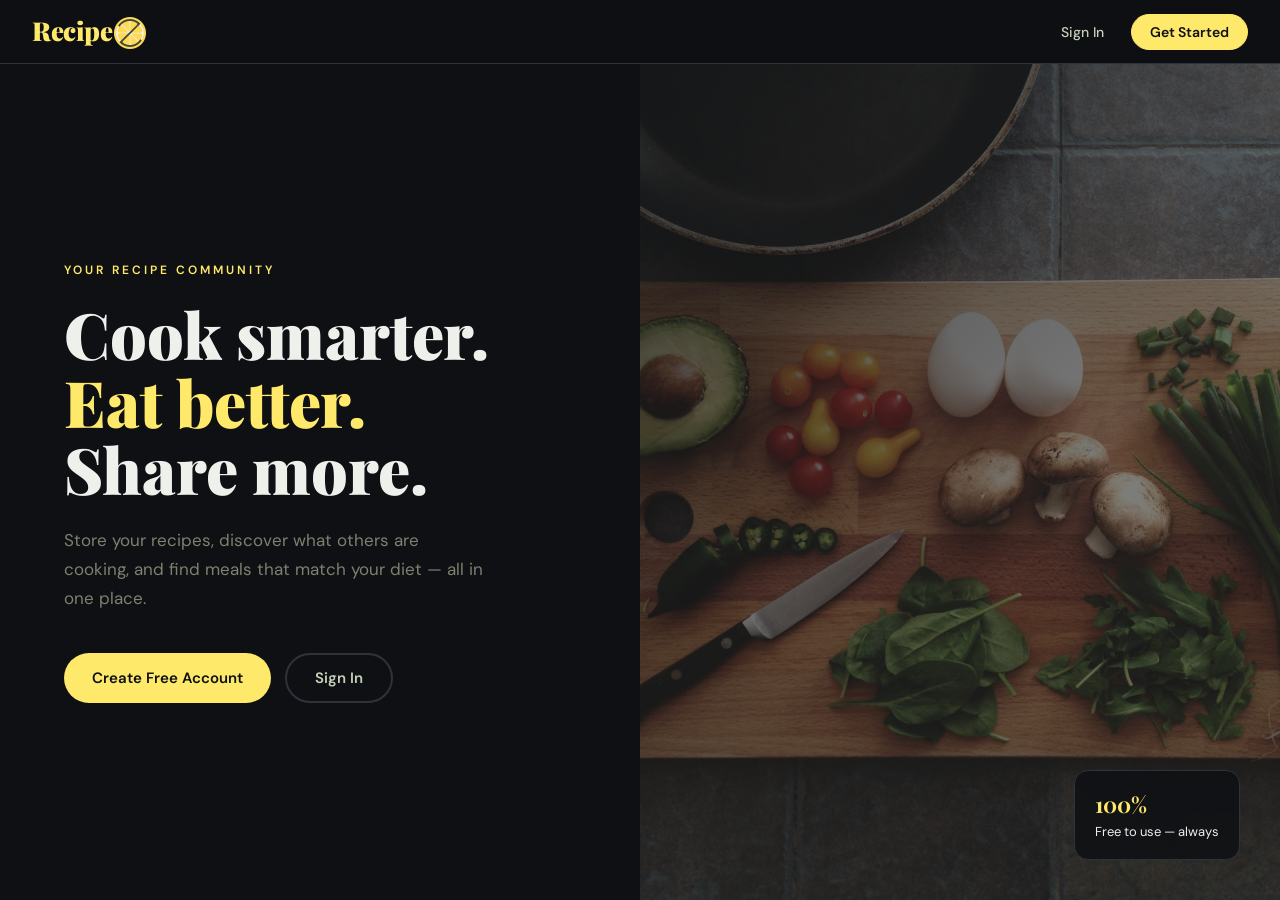
==== target/classes/static/index.html @ e5bba13e "html edits" ====
<!DOCTYPE html>
<html lang="en">
<head>
  <meta charset="UTF-8" />
  <meta name="viewport" content="width=device-width, initial-scale=1.0" />
  <title>RecipeZ</title>
  <link rel="preconnect" href="https://fonts.googleapis.com" />
  <link rel="preconnect" href="https://fonts.gstatic.com" crossorigin />
  <link href="https://fonts.googleapis.com/css2?family=Playfair+Display:wght@400;700;900&family=DM+Sans:wght@300;400;500;600&display=swap" rel="stylesheet" />
    <link rel="stylesheet" href="style.css">
</head>
<body>

<!-- ═══════════════════════════════════════════
     LANDING PAGE
═══════════════════════════════════════════ -->
<div id="page-landing" class="page active">
  <nav>
    <div class="nav-brand">Recipe<img src="logo.png" style="height:32px;vertical-align:middle;margin:0 2px 4px 2px;" /></div>
    <div class="nav-links">
      <button class="nav-btn" onclick="showPage('page-auth', 'login')">Sign In</button>
      <button class="nav-btn active-nav" onclick="showPage('page-auth', 'register')">Get Started</button>
    </div>
  </nav>
  <div class="hero">
    <div class="hero-left">
      <div class="hero-eyebrow">Your Recipe Community</div>
      <h1 class="hero-title">Cook smarter.<br/><em>Eat better.</em><br/>Share more.</h1>
      <p class="hero-sub">Store your recipes, discover what others are cooking, and find meals that match your diet — all in one place.</p>
      <div class="hero-actions">
        <button class="btn btn-primary" onclick="showPage('page-auth','register')">Create Free Account</button>
        <button class="btn btn-outline" onclick="showPage('page-auth','login')">Sign In</button>
      </div>
    </div>
    <div class="hero-right">
      <img src="foodbg.jpg" alt="Fresh ingredients on a cutting board" />
      <div class="hero-overlay"></div>
      <div class="hero-badge">
        <strong>100%</strong>
        Free to use — always
      </div>
    </div>
  </div>
</div>

<!-- ═══════════════════════════════════════════
     AUTH PAGE
═══════════════════════════════════════════ -->
<div id="page-auth" class="page">
  <nav>
    <div class="nav-brand" style="cursor:pointer" onclick="showPage('page-landing')">Recipe<img src="logo.png" style="height:32px;vertical-align:middle;margin:0 2px 4px 2px;"/></div>
    <div class="nav-links">
      <button class="nav-btn" onclick="showPage('page-landing')">← Back</button>
    </div>
  </nav>
  <div class="auth-page">
    <div class="auth-card">
      <div class="auth-logo">Recipe</div><img src="logo.png" style="height:32px;vertical-align:middle;margin:0 2px 0px 2px;" />
      <div class="auth-sub">Your personal recipe manager</div>
      <div class="auth-tabs">
        <div class="auth-tab active" id="tab-login" onclick="switchAuthTab('login')">Sign In</div>
        <div class="auth-tab" id="tab-register" onclick="switchAuthTab('register')">Sign Up</div>
      </div>

      <!-- LOGIN FORM -->
      <div id="form-login">
        <div class="form-group">
          <label class="form-label">Username</label>
          <input type="text" id="login-username" placeholder="your username" autocomplete="username" />
        </div>
        <div class="form-group">
          <label class="form-label">Password</label>
          <input type="password" id="login-password" placeholder="••••••••" autocomplete="current-password" />
        </div>
        <div class="form-error" id="login-error"></div>
        <button class="btn btn-primary btn-full" id="login-btn" onclick="handleLogin()" style="margin-top:8px">Sign In</button>
        <hr class="divider"/>
        <div style="text-align:center;font-size:13px;color:var(--muted)">
          No account? <span style="color:var(--yellow);cursor:pointer;font-weight:600" onclick="switchAuthTab('register')">Sign Up</span>
        </div>
      </div>

      <!-- REGISTER FORM -->
      <div id="form-register" style="display:none">
        <div class="form-row">
          <div class="form-group">
            <label class="form-label">Username</label>
            <input type="text" id="reg-username" placeholder="choose a username" />
          </div>
          <div class="form-group">
            <label class="form-label">Password</label>
            <input type="password" id="reg-password" placeholder="min 6 chars" />
          </div>
        </div>
        <div class="form-row">
          <div class="form-group">
            <label class="form-label">Weight (lbs)</label>
            <input type="number" id="reg-weight" placeholder="180" />
          </div>
          <div class="form-group">
            <label class="form-label">Age</label>
            <input type="number" id="reg-age" placeholder="21" />
          </div>
        </div>
        <div class="form-row">
          <div class="form-group">
            <label class="form-label">Height (ft)</label>
            <select id="reg-height-ft">
              <option>4</option><option>5</option><option selected>5</option>
              <option>6</option><option>7</option>
            </select>
          </div>
          <div class="form-group">
            <label class="form-label">Inches</label>
            <select id="reg-height-in">
              <option>0</option><option>1</option><option>2</option><option>3</option>
              <option>4</option><option>5</option><option>6</option><option>7</option>
              <option>8</option><option>9</option><option>10</option><option>11</option>
            </select>
          </div>
        </div>
        <div class="form-row">
          <div class="form-group">
            <label class="form-label">Gender</label>
            <select id="reg-gender"><option value="Male">Male</option><option value="Female">Female</option></select>
          </div>
          <div class="form-group">
            <label class="form-label">Diet Type</label>
            <select id="reg-diet">
              <option>NONE</option><option>VEGAN</option><option>VEGETARIAN</option>
              <option>PESCATARIAN</option><option>KETO</option><option>CARNIVOROUS</option>
            </select>
          </div>
        </div>
        <div class="form-group">
          <label class="form-label">Body Goal</label>
          <select id="reg-goal">
            <option>NONE</option><option>CUT</option><option>BULK</option><option>MAINTAIN</option>
          </select>
        </div>
        <div class="form-error" id="reg-error"></div>
        <div class="form-success" id="reg-success"></div>
        <button class="btn btn-primary btn-full" id="reg-btn" onclick="handleRegister()" style="margin-top:8px">Create Account</button>
        <hr class="divider"/>
        <div style="text-align:center;font-size:13px;color:var(--muted)">
          Have an account? <span style="color:var(--yellow);cursor:pointer;font-weight:600" onclick="switchAuthTab('login')">Sign In</span>
        </div>
      </div>
    </div>
  </div>
</div>

<!-- ═══════════════════════════════════════════
     DASHBOARD PAGE
═══════════════════════════════════════════ -->
<div id="page-dashboard" class="page">
  <nav>
    <div class="nav-brand">Recipe<span>Z</span></div>
    <div class="nav-user">
      Welcome, <span class="nav-username" id="nav-username">—</span>
      <button class="nav-btn" onclick="handleLogout()">Sign Out</button>
    </div>
  </nav>
  <div class="dashboard-layout">

    <!-- Sidebar -->
    <div class="sidebar">
      <button class="sidebar-btn active" id="sb-home" title="My Recipes" onclick="switchView('my-recipes')">🏠</button>
      <button class="sidebar-btn" id="sb-create" title="Create Recipe" onclick="switchView('create-recipe')">✏️</button>
      <button class="sidebar-btn" id="sb-explore" title="Explore" onclick="switchView('explore')">🔍</button>
      <div class="sidebar-spacer"></div>
      <button class="sidebar-btn" title="Sign Out" onclick="handleLogout()">↩️</button>
    </div>

    <!-- Center views -->
    <div class="dashboard-center">

      <!-- MY RECIPES -->
      <div class="center-view active" id="view-my-recipes">
        <div class="search-bar">
          <input type="text" id="my-search" placeholder="Search your recipes…" oninput="filterMyRecipes()" />
          <select id="my-diet-filter" onchange="filterMyRecipes()">
            <option value="">All diets</option>
            <option>NONE</option><option>VEGAN</option><option>VEGETARIAN</option>
            <option>PESCATARIAN</option><option>KETO</option><option>CARNIVOROUS</option>
          </select>
          <select id="my-sort" onchange="filterMyRecipes()">
            <option value="">Sort by</option>
            <option value="name-asc">Name A→Z</option>
            <option value="name-desc">Name Z→A</option>
            <option value="cal-asc">Calories ↑</option>
            <option value="cal-desc">Calories ↓</option>
          </select>
        </div>
        <h2 class="section-title">My <span>Recipes</span></h2>
        <div class="recipe-grid" id="my-recipe-grid">
          <div class="spinner"></div>
        </div>
      </div>

      <!-- CREATE RECIPE -->
      <div class="center-view" id="view-create-recipe">
        <h2 class="section-title" style="margin-bottom:24px">New <span>Recipe</span></h2>
        <div class="create-form">
          <div class="form-group">
            <label class="form-label">Recipe Title *</label>
            <input type="text" id="cr-name" placeholder="e.g. Avocado Toast" />
          </div>
          <div class="form-group">
            <label class="form-label">Description</label>
            <input type="text" id="cr-desc" placeholder="A short description…" />
          </div>
          <div class="form-group">
            <label class="form-label">Instructions</label>
            <textarea id="cr-instructions" rows="4" placeholder="Step 1: …"></textarea>
          </div>
          <div class="form-row">
            <div class="form-group">
              <label class="form-label">Calories</label>
              <input type="number" id="cr-calories" placeholder="300" />
            </div>
            <div class="form-group">
              <label class="form-label">Diet Type</label>
              <select id="cr-diet">
                <option>NONE</option><option>VEGAN</option><option>VEGETARIAN</option>
                <option>PESCATARIAN</option><option>KETO</option><option>CARNIVOROUS</option>
              </select>
            </div>
          </div>

          <div class="form-label" style="margin-bottom:10px">Ingredients</div>
          <div id="ingredient-rows"></div>
          <button class="add-ing-btn" onclick="addIngredientRow()">＋ Add Ingredient</button>

          <div class="form-error" id="cr-error"></div>
          <div style="display:flex;gap:12px">
            <button class="btn btn-primary" id="cr-btn" onclick="handleCreateRecipe()">Save Recipe</button>
            <button class="btn btn-outline" onclick="switchView('my-recipes')">Cancel</button>
          </div>
        </div>
      </div>

      <!-- EXPLORE -->
      <div class="center-view" id="view-explore">
        <h2 class="section-title">Explore <span>Recipes</span></h2>

        <!-- User ID lookup -->
        <div class="user-lookup-bar">
          <input type="number" id="explore-user-id" placeholder="Enter User ID to see their recipes…" />
          <button class="btn btn-outline btn-sm" onclick="loadExplore()">Look Up</button>
          <button class="btn btn-sm" style="color:var(--muted);border:1.5px solid var(--border);border-radius:40px;padding:8px 14px" onclick="clearUserLookup()">All Users</button>
        </div>

        <div class="search-bar">
          <input type="text" id="explore-search" placeholder="Search recipes by name…" oninput="filterExplore()" />
          <select id="explore-diet" onchange="filterExplore()">
            <option value="">All diets</option>
            <option>NONE</option><option>VEGAN</option><option>VEGETARIAN</option>
            <option>PESCATARIAN</option><option>KETO</option><option>CARNIVOROUS</option>
          </select>
          <select id="explore-sort" onchange="filterExplore()">
            <option value="">Sort by</option>
            <option value="name-asc">Name A→Z</option>
            <option value="name-desc">Name Z→A</option>
            <option value="cal-asc">Calories ↑</option>
            <option value="cal-desc">Calories ↓</option>
          </select>
        </div>

        <div id="explore-stats" class="stats-row" style="display:none"></div>
        <div class="recipe-grid" id="explore-recipe-grid">
          <div class="empty-state"><div class="empty-icon">🔍</div><p>Enter a User ID or search to find recipes</p></div>
        </div>
      </div>

    </div><!-- /dashboard-center -->

    <!-- Detail Panel -->
    <div class="detail-panel">
      <div class="detail-header">Details</div>
      <div class="detail-body" id="detail-body">
        <div class="detail-empty">Select a recipe to see details</div>
      </div>
      <div class="detail-actions" id="detail-actions" style="display:none">
        <button class="btn btn-danger btn-full btn-sm" id="delete-btn" onclick="handleDeleteRecipe()">Delete Recipe</button>
      </div>
    </div>

  </div><!-- /dashboard-layout -->
</div><!-- /page-dashboard -->

<!-- Toast -->
<div id="toast"></div>
<script src="script.js"></script>
</body>
</html>
---- target/classes/static/style.css ----
/* ─────────────────────────────────────────
       TOKENS
    ───────────────────────────────────────── */
    :root {
      --bg:        #0e1013;
      --surface:   #181b20;
      --surface2:  #22262d;
      --border:    #2e333b;
      --yellow:    #FFE96B;
      --yellow-dim:#c9b83e;
      --green:     #C5D1BA;
      --green-dim: #8a9e82;
      --text:      #eef0ec;
      --muted:     #7a8270;
      --danger:    #e05c5c;
      --radius:    14px;
      --radius-sm: 8px;
      --font-display: 'Playfair Display', serif;
      --font-body:    'DM Sans', sans-serif;
      --transition:   0.2s cubic-bezier(0.4,0,0.2,1);
    }

    /* ─────────────────────────────────────────
       RESET & BASE
    ───────────────────────────────────────── */
    *, *::before, *::after { box-sizing: border-box; margin: 0; padding: 0; }
    html { scroll-behavior: smooth; }
    body {
      background: var(--bg);
      color: var(--text);
      font-family: var(--font-body);
      font-size: 15px;
      line-height: 1.6;
      min-height: 100vh;
      overflow-x: hidden;
    }
    a { color: inherit; text-decoration: none; }
    button { cursor: pointer; border: none; background: none; font-family: inherit; }
    input, textarea, select {
      font-family: inherit;
      background: var(--surface2);
      color: var(--text);
      border: 2px solid var(--border);
      border-radius: var(--radius-sm);
      padding: 10px 14px;
      font-size: 14px;
      outline: none;
      transition: border-color var(--transition);
      width: 100%;
    }
    input:focus, textarea:focus, select:focus { border-color: var(--yellow); }
    select option { background: var(--surface2); }

    /* ─────────────────────────────────────────
       PAGES
    ───────────────────────────────────────── */
    .page { display: none; min-height: 100vh; }
    .page.active { display: flex; flex-direction: column; }

    /* ─────────────────────────────────────────
       NAV
    ───────────────────────────────────────── */
    nav {
      position: sticky; top: 0; z-index: 100;
      background: rgba(14,16,19,0.92);
      backdrop-filter: blur(12px);
      border-bottom: 1px solid var(--border);
      padding: 0 32px;
      height: 64px;
      display: flex; align-items: center; justify-content: space-between;
    }
    .nav-brand {
      font-family: var(--font-display);
      font-size: 26px;
      font-weight: 900;
      color: var(--yellow);
      letter-spacing: -0.5px;
    }
    .nav-brand span { color: var(--green); }
    .nav-links { display: flex; gap: 8px; align-items: center; }
    .nav-btn {
      padding: 8px 18px;
      border-radius: 40px;
      font-size: 14px;
      font-weight: 500;
      transition: all var(--transition);
      color: var(--green);
      border: 1.5px solid transparent;
    }
    .nav-btn:hover { border-color: var(--border); background: var(--surface); }
    .nav-btn.active-nav { background: var(--yellow); color: var(--bg); font-weight: 600; border-color: var(--yellow); }
    .nav-user {
      display: flex; align-items: center; gap: 12px;
      color: var(--green); font-size: 13px; font-weight: 500;
    }
    .nav-username { color: var(--yellow); }

    /* ─────────────────────────────────────────
       HERO (Landing)
    ───────────────────────────────────────── */
    .hero {
      flex: 1;
      display: grid;
      grid-template-columns: 1fr 1fr;
      gap: 0;
      min-height: calc(100vh - 64px);
    }
    .hero-left {
      display: flex; flex-direction: column; justify-content: center;
      padding: 80px 64px;
    }
    .hero-eyebrow {
      font-size: 12px; font-weight: 600; letter-spacing: 3px;
      color: var(--yellow); text-transform: uppercase; margin-bottom: 20px;
    }
    .hero-title {
      font-family: var(--font-display);
      font-size: clamp(42px, 5vw, 72px);
      font-weight: 900;
      line-height: 1.05;
      color: var(--text);
      margin-bottom: 24px;
    }
    .hero-title em { font-style: normal; color: var(--yellow); }
    .hero-sub {
      font-size: 17px; color: var(--muted); line-height: 1.7;
      max-width: 420px; margin-bottom: 40px;
    }
    .hero-actions { display: flex; gap: 14px; flex-wrap: wrap; }
    .btn {
      display: inline-flex; align-items: center; gap: 8px;
      padding: 13px 28px; border-radius: 40px;
      font-size: 15px; font-weight: 600;
      transition: all var(--transition);
    }
    .btn-primary { background: var(--yellow); color: var(--bg); }
    .btn-primary:hover { background: var(--yellow-dim); transform: translateY(-1px); box-shadow: 0 8px 24px rgba(255,233,107,0.25); }
    .btn-outline { border: 2px solid var(--border); color: var(--green); }
    .btn-outline:hover { border-color: var(--green); background: rgba(197,209,186,0.07); }
    .btn-danger { background: var(--danger); color: #fff; }
    .btn-danger:hover { opacity: 0.88; }
    .btn-sm { padding: 8px 18px; font-size: 13px; }
    .btn-full { width: 100%; justify-content: center; }

    .hero-right {
      position: relative; overflow: hidden;
    }
    .hero-right img {
      width: 100%; height: 100%;
      object-fit: cover;
      filter: brightness(0.55) saturate(0.8);
    }
    .hero-overlay {
      position: absolute; inset: 0;
      background: linear-gradient(135deg, rgba(14,16,19,0.6) 0%, transparent 60%);
    }
    .hero-badge {
      position: absolute; bottom: 40px; right: 40px;
      background: rgba(14,16,19,0.85);
      backdrop-filter: blur(8px);
      border: 1px solid var(--border);
      border-radius: var(--radius);
      padding: 16px 20px;
      font-size: 13px;
    }
    .hero-badge strong { display: block; color: var(--yellow); font-size: 22px; font-family: var(--font-display); }

    /* ─────────────────────────────────────────
       AUTH PAGE
    ───────────────────────────────────────── */
    .auth-page {
      flex: 1; display: flex; align-items: center; justify-content: center;
      padding: 48px 24px;
      background: radial-gradient(ellipse at 20% 50%, rgba(255,233,107,0.04) 0%, transparent 60%),
                  radial-gradient(ellipse at 80% 20%, rgba(197,209,186,0.04) 0%, transparent 50%);
    }
    .auth-card {
      width: 100%; max-width: 420px;
      background: var(--surface);
      border: 1px solid var(--border);
      border-radius: 20px;
      padding: 40px 36px;
      animation: slideUp 0.35s ease;
    }
    @keyframes slideUp {
      from { opacity: 0; transform: translateY(16px); }
      to   { opacity: 1; transform: translateY(0); }
    }
    .auth-logo { font-family: var(--font-display); font-size: 28px; font-weight: 900; color: var(--yellow); margin-bottom: 6px; }
    .auth-sub { color: var(--muted); font-size: 14px; margin-bottom: 28px; }
    .auth-tabs { display: flex; gap: 4px; background: var(--surface2); border-radius: 40px; padding: 4px; margin-bottom: 28px; }
    .auth-tab {
      flex: 1; text-align: center; padding: 9px;
      border-radius: 40px; font-size: 14px; font-weight: 500;
      color: var(--muted); transition: all var(--transition);
    }
    .auth-tab.active { background: var(--yellow); color: var(--bg); font-weight: 600; }
    .form-group { margin-bottom: 16px; }
    .form-label { display: block; font-size: 12px; font-weight: 600; color: var(--muted); letter-spacing: 0.5px; text-transform: uppercase; margin-bottom: 6px; }
    .form-row { display: grid; grid-template-columns: 1fr 1fr; gap: 12px; }
    .form-error { color: var(--danger); font-size: 13px; margin-top: 10px; min-height: 18px; text-align: center; }
    .form-success { color: #6bcf7f; font-size: 13px; margin-top: 10px; min-height: 18px; text-align: center; }
    .divider { border: none; border-top: 1px solid var(--border); margin: 20px 0; }

    /* ─────────────────────────────────────────
       DASHBOARD LAYOUT
    ───────────────────────────────────────── */
    .dashboard-layout {
      flex: 1; display: grid;
      grid-template-columns: 72px 1fr 280px;
      grid-template-rows: 1fr;
      min-height: calc(100vh - 64px);
    }
    /* Sidebar */
    .sidebar {
      background: var(--surface);
      border-right: 1px solid var(--border);
      display: flex; flex-direction: column; align-items: center;
      padding: 20px 0; gap: 8px;
    }
    .sidebar-btn {
      width: 46px; height: 46px;
      border-radius: 12px;
      display: flex; align-items: center; justify-content: center;
      color: var(--muted); font-size: 20px;
      transition: all var(--transition);
      position: relative;
    }
    .sidebar-btn:hover { background: var(--surface2); color: var(--green); }
    .sidebar-btn.active { background: rgba(255,233,107,0.12); color: var(--yellow); }
    .sidebar-btn[title]:hover::after {
      content: attr(title);
      position: absolute; left: 58px; top: 50%; transform: translateY(-50%);
      background: var(--surface2); border: 1px solid var(--border);
      color: var(--text); font-size: 12px; font-weight: 500;
      padding: 5px 10px; border-radius: 6px; white-space: nowrap;
      pointer-events: none; z-index: 99;
    }
    .sidebar-spacer { flex: 1; }

    /* Center */
    .dashboard-center {
      display: flex; flex-direction: column;
      background: var(--bg);
      overflow-y: auto;
    }
    .center-view { display: none; flex-direction: column; flex: 1; padding: 28px; }
    .center-view.active { display: flex; }

    /* Right panel */
    .detail-panel {
      background: var(--surface);
      border-left: 1px solid var(--border);
      display: flex; flex-direction: column;
      overflow-y: auto;
    }
    .detail-header {
      padding: 20px; border-bottom: 1px solid var(--border);
      font-family: var(--font-display); font-size: 18px; font-weight: 700;
      color: var(--green);
    }
    .detail-body { padding: 20px; flex: 1; }
    .detail-empty { color: var(--muted); font-size: 14px; text-align: center; margin-top: 40px; }
    .detail-name { font-family: var(--font-display); font-size: 22px; font-weight: 700; color: var(--yellow); margin-bottom: 12px; }
    .detail-section { margin-bottom: 16px; }
    .detail-section-title { font-size: 11px; font-weight: 600; letter-spacing: 1.5px; text-transform: uppercase; color: var(--muted); margin-bottom: 6px; }
    .detail-section-body { font-size: 14px; color: var(--green); line-height: 1.65; }
    .detail-tag {
      display: inline-block; padding: 3px 10px;
      background: rgba(255,233,107,0.12); color: var(--yellow);
      border-radius: 40px; font-size: 12px; font-weight: 600;
    }
    .ingredient-list { list-style: none; display: flex; flex-direction: column; gap: 4px; }
    .ingredient-list li { font-size: 13px; color: var(--green); display: flex; gap: 8px; align-items: baseline; }
    .ingredient-list li::before { content: '·'; color: var(--yellow); font-size: 18px; line-height: 1; }
    .detail-actions { padding: 16px 20px; border-top: 1px solid var(--border); }

    /* ─────────────────────────────────────────
       SEARCH BAR
    ───────────────────────────────────────── */
    .search-bar {
      display: flex; gap: 10px; align-items: center;
      margin-bottom: 24px;
    }
    .search-bar input { flex: 1; border-radius: 40px; padding: 11px 20px; }
    .search-bar select { width: 180px; border-radius: 40px; }

    /* ─────────────────────────────────────────
       SECTION TITLES
    ───────────────────────────────────────── */
    .section-title {
      font-family: var(--font-display);
      font-size: 26px; font-weight: 700; color: var(--text);
      margin-bottom: 20px;
    }
    .section-title span { color: var(--yellow); }

    /* ─────────────────────────────────────────
       RECIPE GRID
    ───────────────────────────────────────── */
    .recipe-grid {
      display: grid;
      grid-template-columns: repeat(auto-fill, minmax(180px, 1fr));
      gap: 14px;
    }
    .recipe-card {
      background: var(--yellow);
      border-radius: var(--radius);
      padding: 18px 14px;
      min-height: 110px;
      display: flex; align-items: center; justify-content: center;
      cursor: pointer;
      transition: all var(--transition);
      text-align: center;
      position: relative;
      overflow: hidden;
    }
    .recipe-card::after {
      content: ''; position: absolute; inset: 0;
      background: rgba(0,0,0,0);
      transition: background var(--transition);
    }
    .recipe-card:hover { transform: translateY(-3px); box-shadow: 0 12px 32px rgba(255,233,107,0.2); }
    .recipe-card:hover::after { background: rgba(0,0,0,0.06); }
    .recipe-card.selected { box-shadow: 0 0 0 3px var(--bg), 0 0 0 5px var(--yellow); }
    .recipe-card-name { font-family: var(--font-display); font-size: 16px; font-weight: 700; color: var(--bg); line-height: 1.3; z-index: 1; }
    .recipe-card-cal { font-size: 11px; font-weight: 600; color: rgba(14,16,19,0.55); margin-top: 4px; z-index: 1; }

    .plus-card {
      background: transparent;
      border: 2.5px dashed var(--yellow);
    }
    .plus-card:hover { background: rgba(255,233,107,0.06); }
    .plus-card .plus-icon { font-size: 36px; color: var(--yellow); line-height: 1; }

    .empty-state {
      grid-column: 1 / -1;
      text-align: center; padding: 60px 20px;
      color: var(--muted);
    }
    .empty-state .empty-icon { font-size: 40px; margin-bottom: 12px; }
    .empty-state p { font-size: 15px; }

    /* ─────────────────────────────────────────
       CREATE RECIPE FORM
    ───────────────────────────────────────── */
    .create-form {
      max-width: 600px;
      background: var(--surface);
      border: 1px solid var(--border);
      border-radius: 20px;
      padding: 32px;
    }
    .ingredient-row {
      display: grid; grid-template-columns: 1fr 80px 120px 36px;
      gap: 8px; margin-bottom: 8px; align-items: center;
    }
    .remove-ing-btn {
      width: 36px; height: 36px; border-radius: 8px;
      background: rgba(224,92,92,0.12); color: var(--danger);
      font-size: 16px; display: flex; align-items: center; justify-content: center;
      transition: background var(--transition);
    }
    .remove-ing-btn:hover { background: rgba(224,92,92,0.25); }
    .add-ing-btn {
      display: flex; align-items: center; gap: 6px;
      color: var(--yellow); font-size: 13px; font-weight: 600;
      padding: 8px 0; margin-bottom: 20px;
    }

    /* ─────────────────────────────────────────
       EXPLORE / USER LOOKUP
    ───────────────────────────────────────── */
    .user-lookup-bar {
      display: flex; gap: 10px; margin-bottom: 28px;
      background: var(--surface);
      border: 1px solid var(--border);
      border-radius: var(--radius);
      padding: 20px;
    }
    .user-lookup-bar input { flex: 1; }

    .stats-row {
      display: grid; grid-template-columns: repeat(3, 1fr);
      gap: 14px; margin-bottom: 24px;
    }
    .stat-card {
      background: var(--surface);
      border: 1px solid var(--border);
      border-radius: var(--radius);
      padding: 18px; text-align: center;
    }
    .stat-card .stat-num { font-family: var(--font-display); font-size: 32px; font-weight: 900; color: var(--yellow); }
    .stat-card .stat-label { font-size: 12px; color: var(--muted); font-weight: 500; margin-top: 2px; }

    /* ─────────────────────────────────────────
       TOAST
    ───────────────────────────────────────── */
    #toast {
      position: fixed; bottom: 28px; right: 28px;
      background: var(--surface2); border: 1px solid var(--border);
      color: var(--text); padding: 14px 20px;
      border-radius: var(--radius); font-size: 14px;
      transform: translateY(80px); opacity: 0;
      transition: all 0.3s ease; z-index: 9999;
      max-width: 320px;
    }
    #toast.show { transform: translateY(0); opacity: 1; }
    #toast.success { border-color: #6bcf7f; color: #6bcf7f; }
    #toast.error   { border-color: var(--danger); color: var(--danger); }

    /* ─────────────────────────────────────────
       LOADING SPINNER
    ───────────────────────────────────────── */
    .spinner {
      width: 32px; height: 32px;
      border: 3px solid var(--border);
      border-top-color: var(--yellow);
      border-radius: 50%;
      animation: spin 0.7s linear infinite;
      margin: 40px auto;
    }
    @keyframes spin { to { transform: rotate(360deg); } }

    /* ─────────────────────────────────────────
       MODAL
    ───────────────────────────────────────── */
    .modal-overlay {
      position: fixed; inset: 0; z-index: 500;
      background: rgba(0,0,0,0.7); backdrop-filter: blur(4px);
      display: none; align-items: center; justify-content: center;
      padding: 24px;
    }
    .modal-overlay.open { display: flex; }
    .modal {
      background: var(--surface); border: 1px solid var(--border);
      border-radius: 20px; padding: 32px; width: 100%; max-width: 500px;
      animation: slideUp 0.25s ease;
    }
    .modal-title { font-family: var(--font-display); font-size: 22px; font-weight: 700; margin-bottom: 20px; color: var(--yellow); }

    /* ─────────────────────────────────────────
       RESPONSIVE
    ───────────────────────────────────────── */
    @media (max-width: 900px) {
      .hero { grid-template-columns: 1fr; }
      .hero-right { display: none; }
      .dashboard-layout { grid-template-columns: 56px 1fr; }
      .detail-panel { display: none; }
      .form-row { grid-template-columns: 1fr; }
    }
    @media (max-width: 600px) {
      .hero-left { padding: 48px 24px; }
      nav { padding: 0 16px; }
      .auth-card { padding: 28px 20px; }
    }
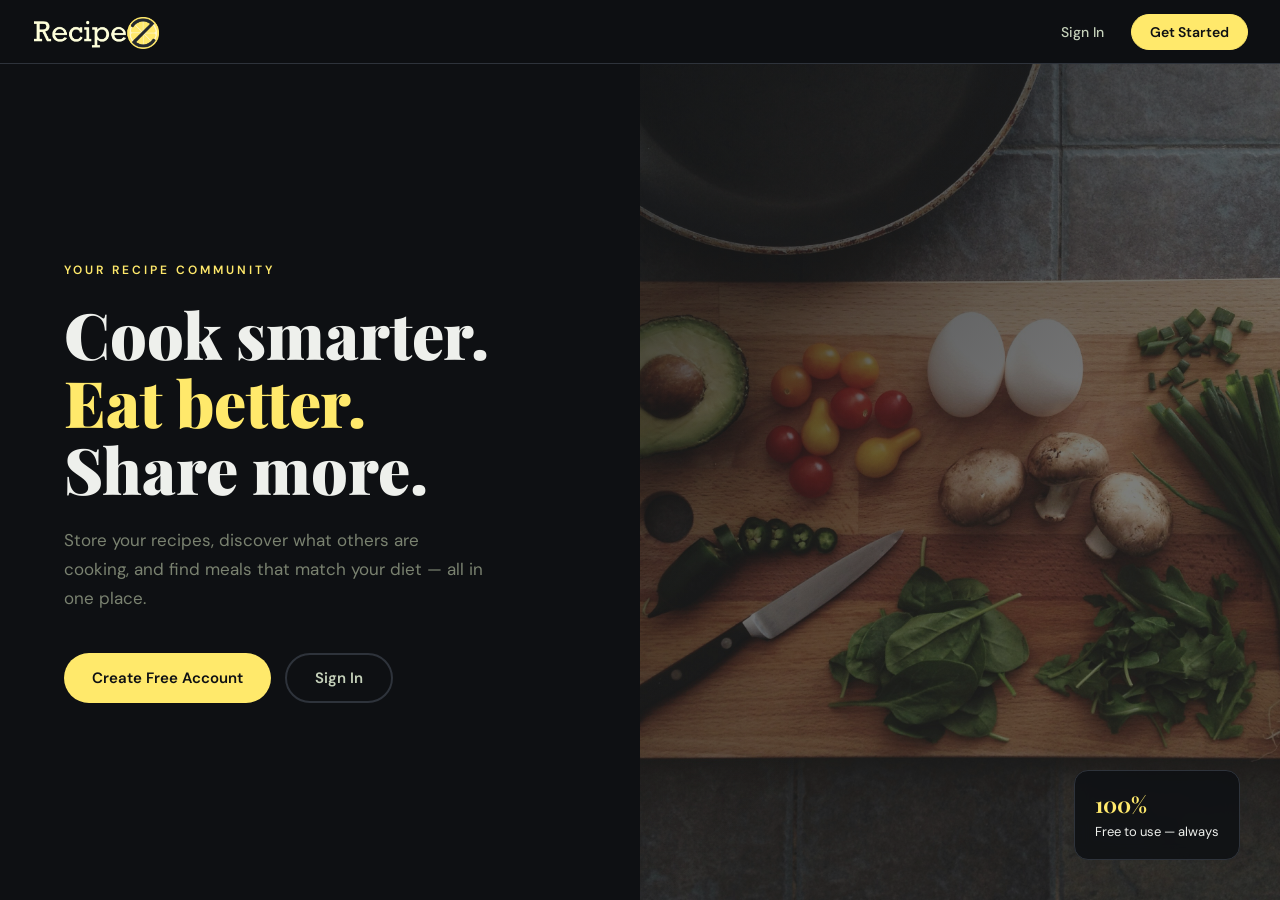
==== commit fc790b5d: "html logos" ====
--- a/target/classes/static/index.html
+++ b/target/classes/static/index.html
@@ -16,7 +16,7 @@
 ═══════════════════════════════════════════ -->
 <div id="page-landing" class="page active">
   <nav>
-    <div class="nav-brand">Recipe<img src="logo.png" style="height:32px;vertical-align:middle;margin:0 2px 4px 2px;" /></div>
+    <div class="nav-brand"><img src="recipez.png" style="height:32px;vertical-align:middle;margin:0 2px 4px 2px;"/></div>
     <div class="nav-links">
       <button class="nav-btn" onclick="showPage('page-auth', 'login')">Sign In</button>
       <button class="nav-btn active-nav" onclick="showPage('page-auth', 'register')">Get Started</button>
@@ -48,14 +48,14 @@
 ═══════════════════════════════════════════ -->
 <div id="page-auth" class="page">
   <nav>
-    <div class="nav-brand" style="cursor:pointer" onclick="showPage('page-landing')">Recipe<img src="logo.png" style="height:32px;vertical-align:middle;margin:0 2px 4px 2px;"/></div>
+    <div class="nav-brand" style="cursor:pointer" onclick="showPage('page-landing')"><img src="recipez.png" style="height:32px;vertical-align:middle;margin:0 2px 4px 2px;"/></div>
     <div class="nav-links">
       <button class="nav-btn" onclick="showPage('page-landing')">← Back</button>
     </div>
   </nav>
   <div class="auth-page">
     <div class="auth-card">
-      <div class="auth-logo">Recipe</div><img src="logo.png" style="height:32px;vertical-align:middle;margin:0 2px 0px 2px;" />
+      <div class="auth-logo"><img src="recipez.png" style="height:32px;vertical-align:middle;margin:0 2px 4px 2px;"/></div>
       <div class="auth-sub">Your personal recipe manager</div>
       <div class="auth-tabs">
         <div class="auth-tab active" id="tab-login" onclick="switchAuthTab('login')">Sign In</div>
@@ -66,11 +66,11 @@
       <div id="form-login">
         <div class="form-group">
           <label class="form-label">Username</label>
-          <input type="text" id="login-username" placeholder="your username" autocomplete="username" />
+          <input type="text" id="login-username" placeholder="Your Username" autocomplete="username" />
         </div>
         <div class="form-group">
           <label class="form-label">Password</label>
-          <input type="password" id="login-password" placeholder="••••••••" autocomplete="current-password" />
+          <input type="password" id="login-password" placeholder="Password" autocomplete="current-password" />
         </div>
         <div class="form-error" id="login-error"></div>
         <button class="btn btn-primary btn-full" id="login-btn" onclick="handleLogin()" style="margin-top:8px">Sign In</button>
@@ -155,7 +155,7 @@
 ═══════════════════════════════════════════ -->
 <div id="page-dashboard" class="page">
   <nav>
-    <div class="nav-brand">Recipe<span>Z</span></div>
+    <div class="nav-brand"><img src="recipez.png" style="height:32px;vertical-align:middle;margin:0 2px 4px 2px;"/></div>
     <div class="nav-user">
       Welcome, <span class="nav-username" id="nav-username">—</span>
       <button class="nav-btn" onclick="handleLogout()">Sign Out</button>
@@ -165,11 +165,11 @@
 
     <!-- Sidebar -->
     <div class="sidebar">
-      <button class="sidebar-btn active" id="sb-home" title="My Recipes" onclick="switchView('my-recipes')">🏠</button>
+      <button class="sidebar-btn active" id="sb-home" title="My Recipes" onclick="switchView('my-recipes')"><img src="homeButtonIconNew.png" style="height:32px;vertical-align:middle;margin:0 2px 4px 2px;"/></button>
       <button class="sidebar-btn" id="sb-create" title="Create Recipe" onclick="switchView('create-recipe')">✏️</button>
-      <button class="sidebar-btn" id="sb-explore" title="Explore" onclick="switchView('explore')">🔍</button>
+      <button class="sidebar-btn" id="sb-explore" title="Explore" onclick="switchView('explore')"><img src="Search.png" style="height:32px;vertical-align:middle;margin:0 2px 4px 2px;"/></button>
       <div class="sidebar-spacer"></div>
-      <button class="sidebar-btn" title="Sign Out" onclick="handleLogout()">↩️</button>
+      <button class="sidebar-btn" title="Sign Out" onclick="handleLogout()"><img src="return.png" style="height:32px;vertical-align:middle;margin:0 2px 4px 2px;"/></button>
     </div>
 
     <!-- Center views -->
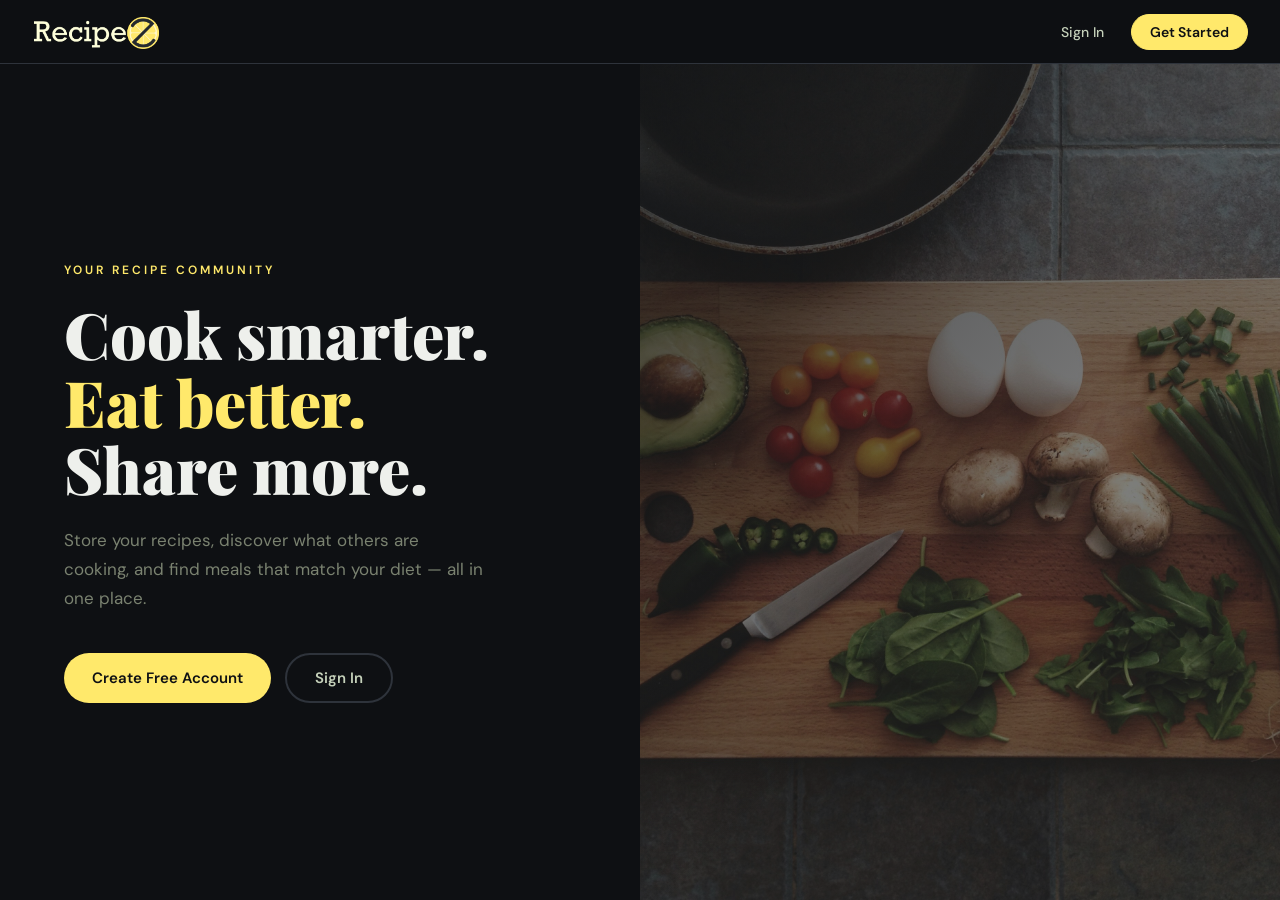
==== commit 717b00c1: "IP update" ====
--- a/target/classes/static/index.html
+++ b/target/classes/static/index.html
@@ -35,10 +35,6 @@
     <div class="hero-right">
       <img src="foodbg.jpg" alt="Fresh ingredients on a cutting board" />
       <div class="hero-overlay"></div>
-      <div class="hero-badge">
-        <strong>100%</strong>
-        Free to use — always
-      </div>
     </div>
   </div>
 </div>
